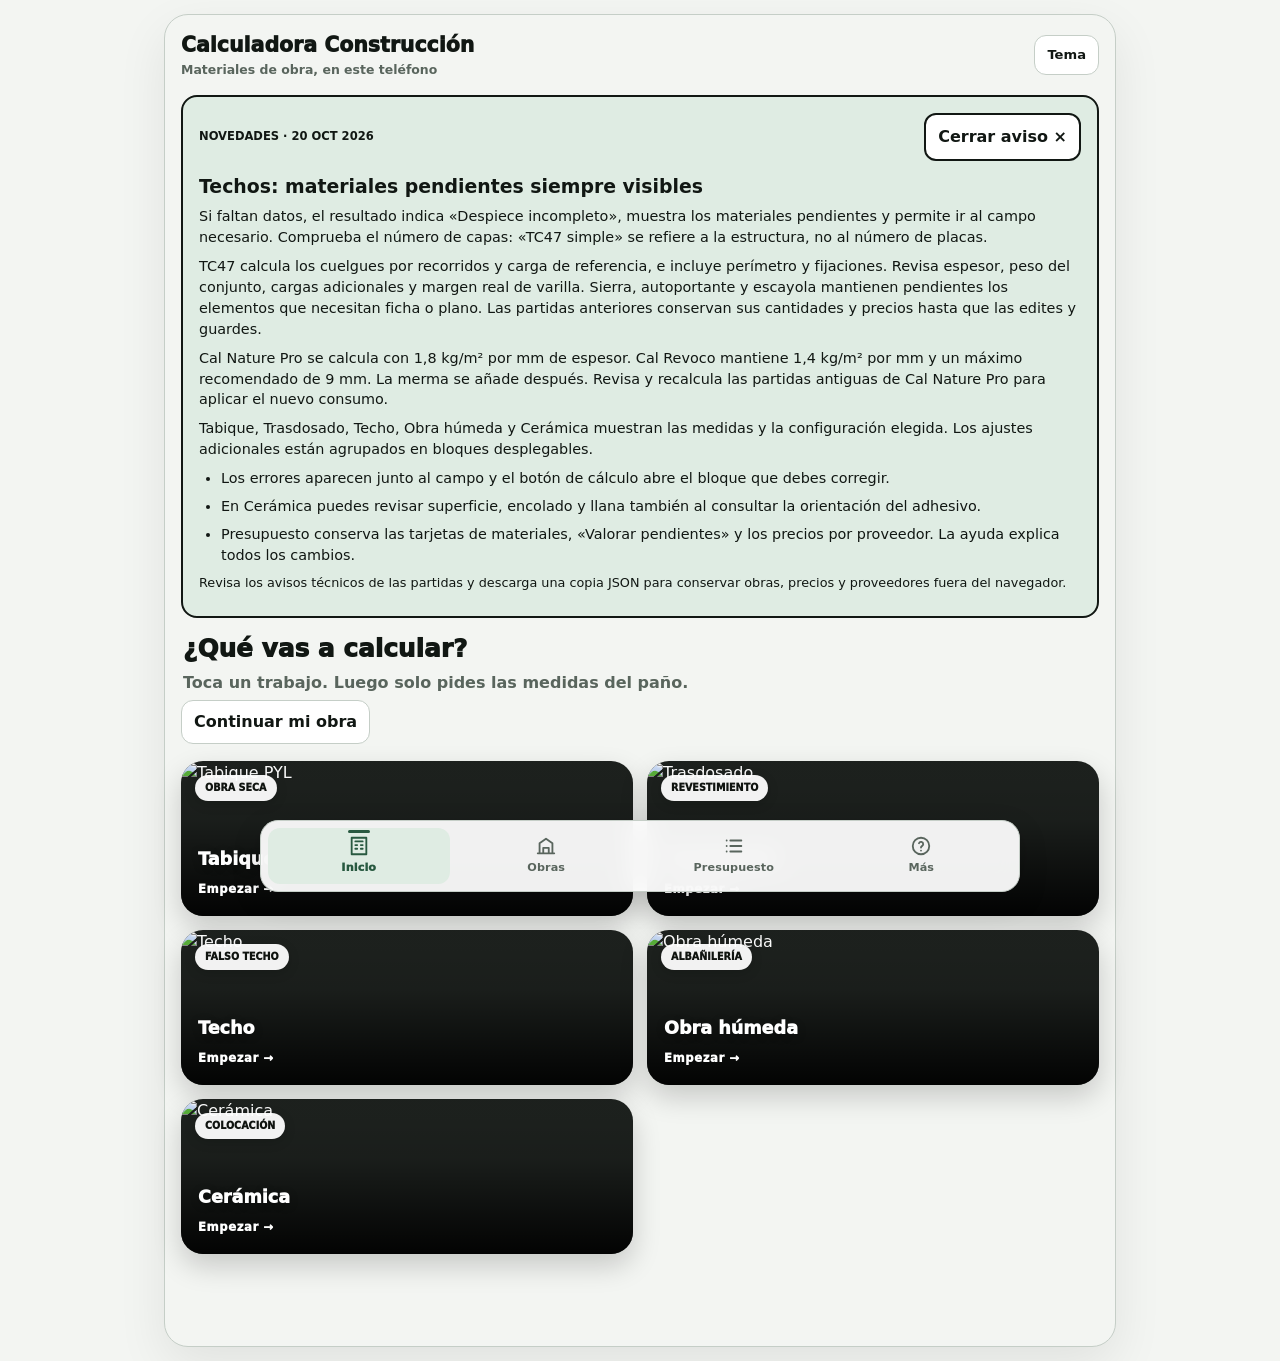
==== index.html @ faedd173 "Muestra los materiales pendientes en los resultados de techo Evita que los elementos sin dimensionar" ====
<!doctype html>
<html lang="es">
<head>
  <meta charset="utf-8">
  <meta name="viewport" content="width=device-width,initial-scale=1,viewport-fit=cover">
  <meta name="theme-color" content="#285940">
  <title>Calculadora Construcción</title>
  <link rel="icon" href="logo.png">
</head>
<body>
<script>
(async function () {
  try {
    var files = ['ui-a.html?v=20261020-techos-visibles', 'ui-b.html?v=20261020-techos-visibles', 'ui-c.html?v=20261020-techos-visibles'];
    var parts = await Promise.all(files.map(function (f) { return fetch(f).then(function (r) { if (!r.ok) throw new Error(f); return r.text(); }); }));
    document.open();
    document.write(parts.join(''));
    document.close();
  } catch (e) {
    document.body.innerHTML = '<p style="font:16px system-ui;padding:24px">No se pudo cargar la calculadora. Recarga la página.</p>';
  }
})();
</script>
</body>
</html>
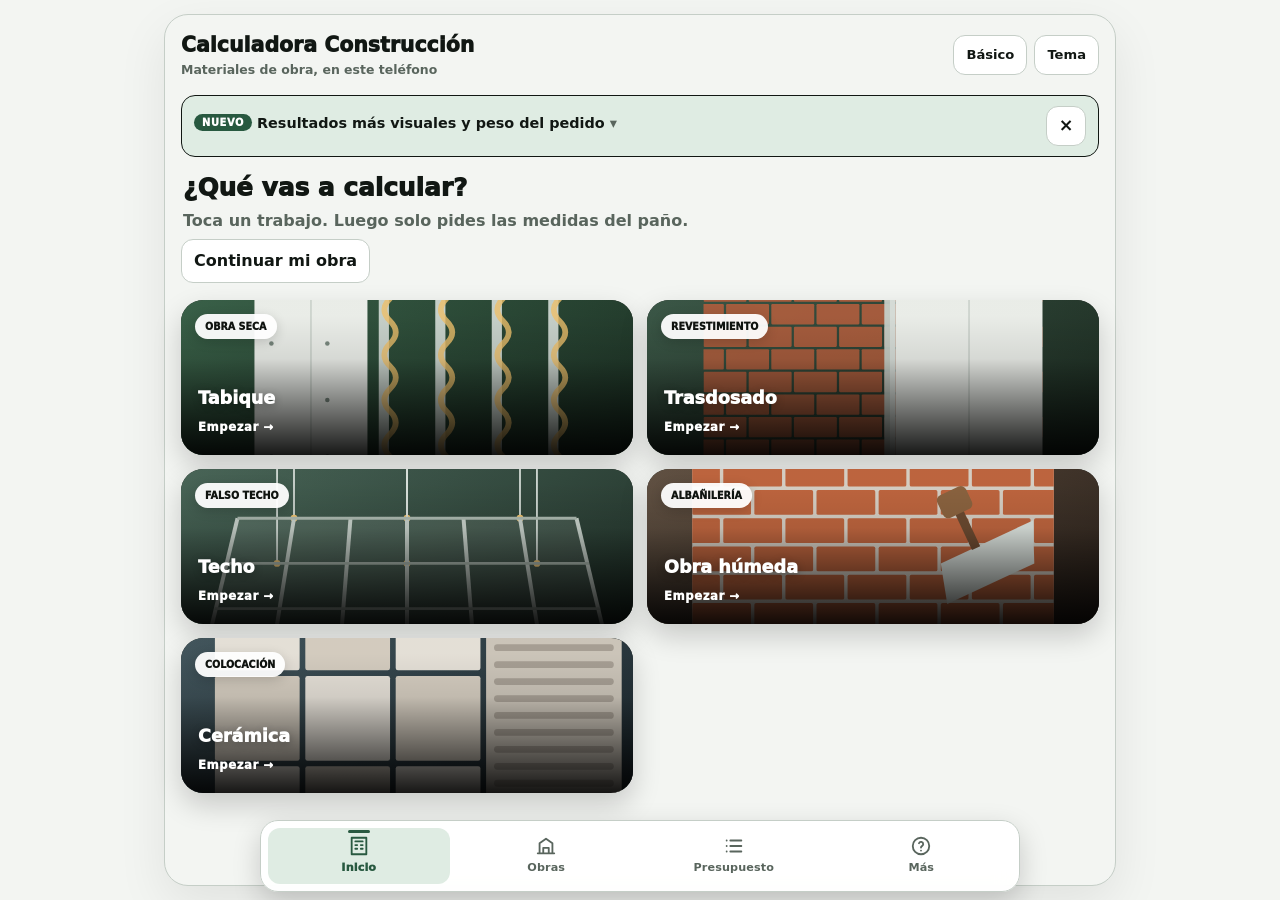
==== commit 169a19f5: "Interfaz más visual: dibujo a escala, tarjetas, peso y entrada rápida - Dibujo generado del tabique " ====
--- a/index.html
+++ b/index.html
@@ -11,7 +11,7 @@
 <script>
 (async function () {
   try {
-    var files = ['ui-a.html?v=20261020-techos-visibles', 'ui-b.html?v=20261020-techos-visibles', 'ui-c.html?v=20261020-techos-visibles'];
+    var files = ['ui-a.html?v=20261122-mejora-visual', 'ui-b.html?v=20261122-mejora-visual', 'ui-c.html?v=20261122-mejora-visual'];
     var parts = await Promise.all(files.map(function (f) { return fetch(f).then(function (r) { if (!r.ok) throw new Error(f); return r.text(); }); }));
     document.open();
     document.write(parts.join(''));
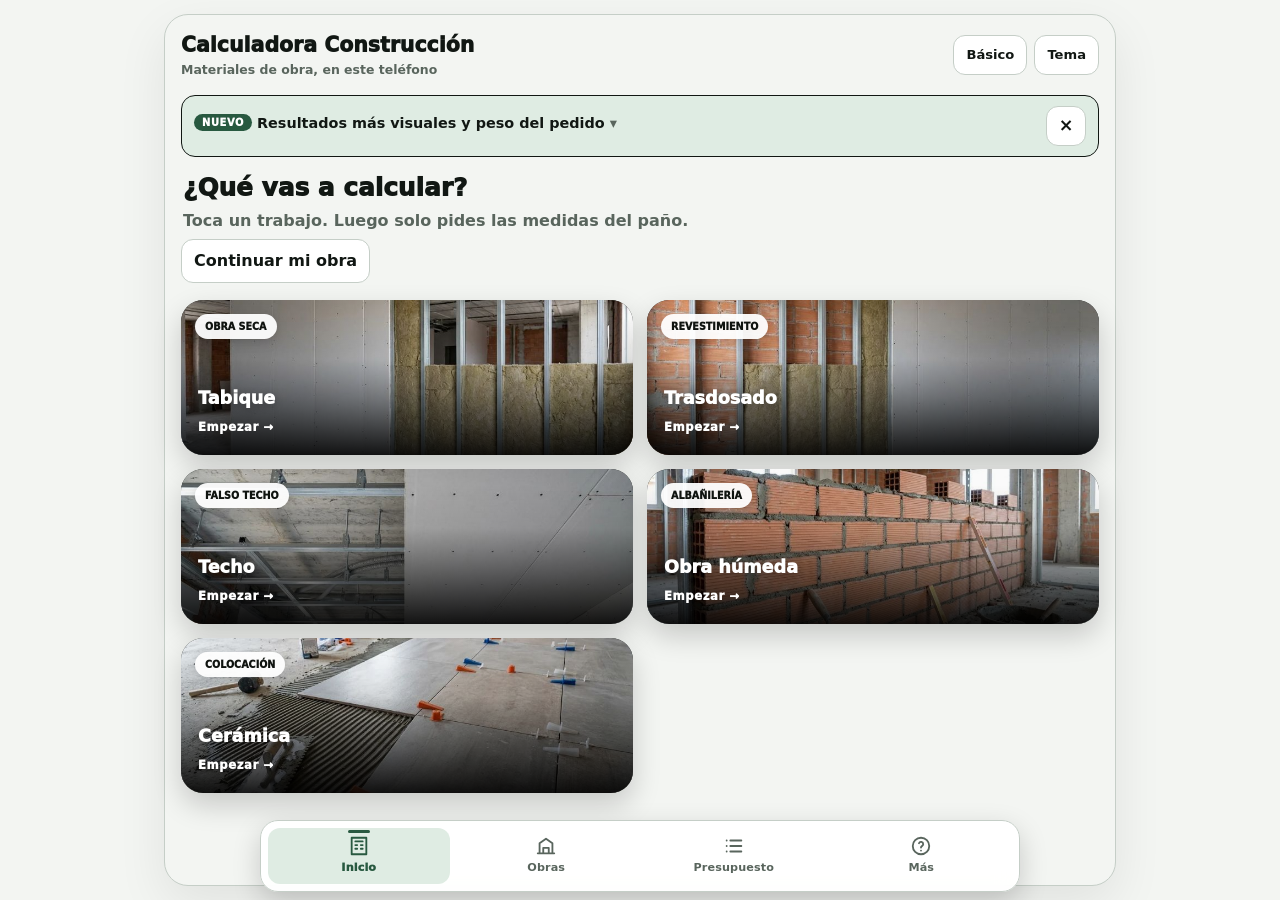
==== commit 07128d05: "Fotos de inicio generadas con Gemini en lugar de ilustraciones Cinco fotografías propias (tabique, t" ====
--- a/index.html
+++ b/index.html
@@ -11,7 +11,7 @@
 <script>
 (async function () {
   try {
-    var files = ['ui-a.html?v=20261122-mejora-visual', 'ui-b.html?v=20261122-mejora-visual', 'ui-c.html?v=20261122-mejora-visual'];
+    var files = ['ui-a.html?v=20261122-fotos', 'ui-b.html?v=20261122-fotos', 'ui-c.html?v=20261122-fotos'];
     var parts = await Promise.all(files.map(function (f) { return fetch(f).then(function (r) { if (!r.ok) throw new Error(f); return r.text(); }); }));
     document.open();
     document.write(parts.join(''));
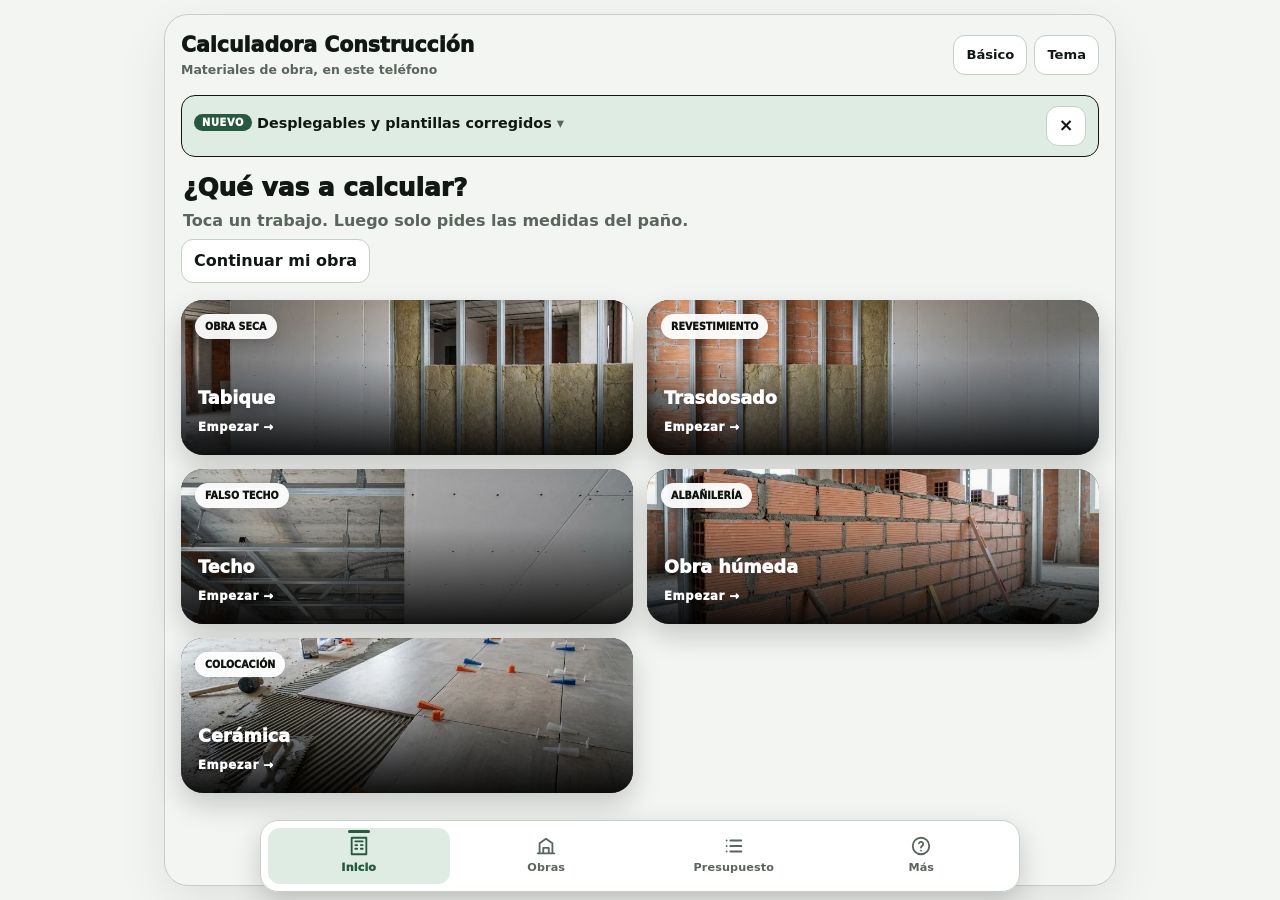
==== commit 84682c69: "Arregla desplegables bloqueados y plantillas del tabique - El <body data-mode="normal"> coincidía co" ====
--- a/index.html
+++ b/index.html
@@ -11,7 +11,7 @@
 <script>
 (async function () {
   try {
-    var files = ['ui-a.html?v=20261122-fotos', 'ui-b.html?v=20261122-fotos', 'ui-c.html?v=20261122-fotos'];
+    var files = ['ui-a.html?v=20261123-pestanas', 'ui-b.html?v=20261123-pestanas', 'ui-c.html?v=20261123-pestanas'];
     var parts = await Promise.all(files.map(function (f) { return fetch(f).then(function (r) { if (!r.ok) throw new Error(f); return r.text(); }); }));
     document.open();
     document.write(parts.join(''));
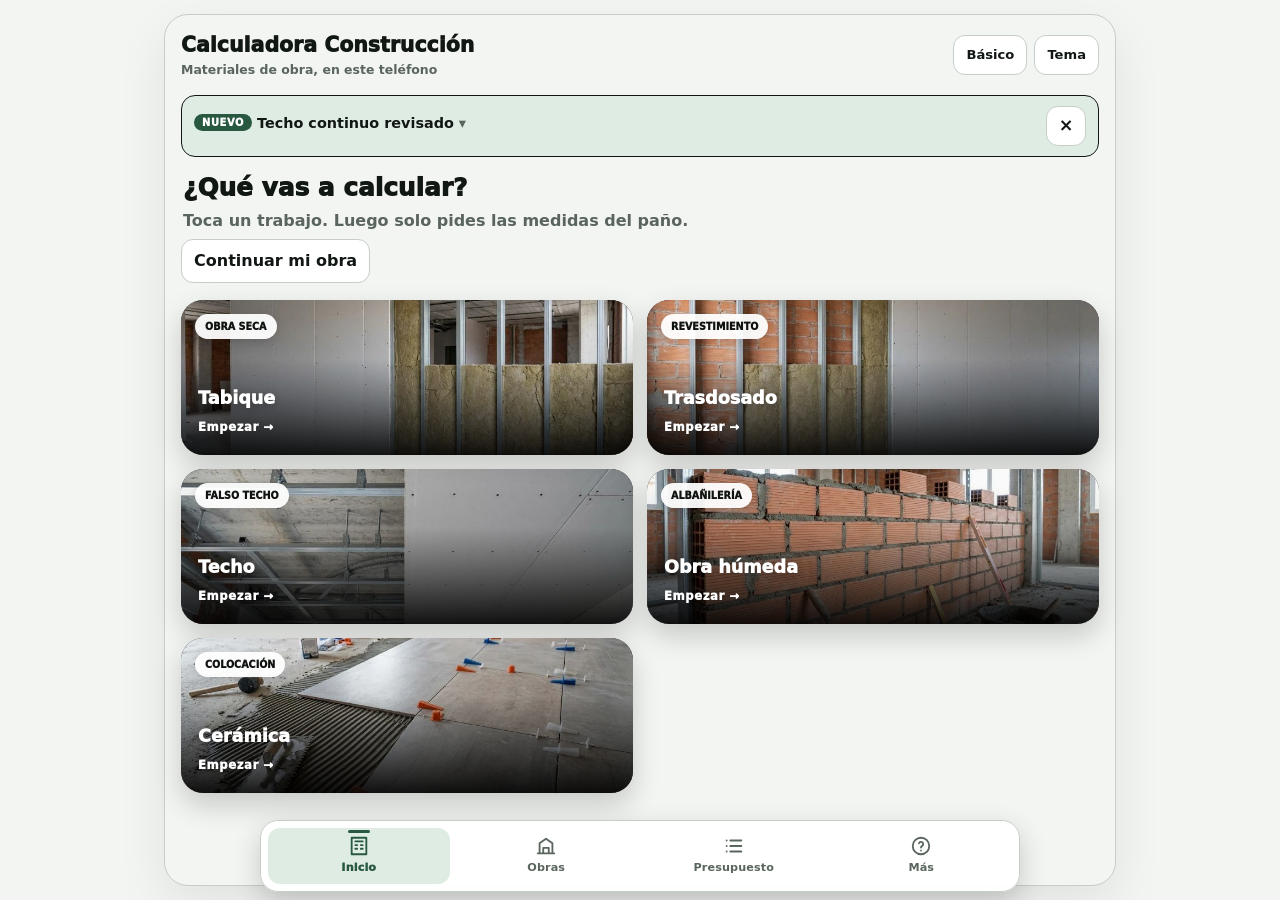
==== commit 0403a47e: "Techo continuo: recortes de TC47, varilla por defecto, tuercas, lana y pasta 0,40 - TC47 (portante, " ====
--- a/index.html
+++ b/index.html
@@ -11,7 +11,7 @@
 <script>
 (async function () {
   try {
-    var files = ['ui-a.html?v=20261123-pestanas', 'ui-b.html?v=20261123-pestanas', 'ui-c.html?v=20261123-pestanas'];
+    var files = ['ui-a.html?v=20261123-techo', 'ui-b.html?v=20261123-techo', 'ui-c.html?v=20261123-techo'];
     var parts = await Promise.all(files.map(function (f) { return fetch(f).then(function (r) { if (!r.ok) throw new Error(f); return r.text(); }); }));
     document.open();
     document.write(parts.join(''));
